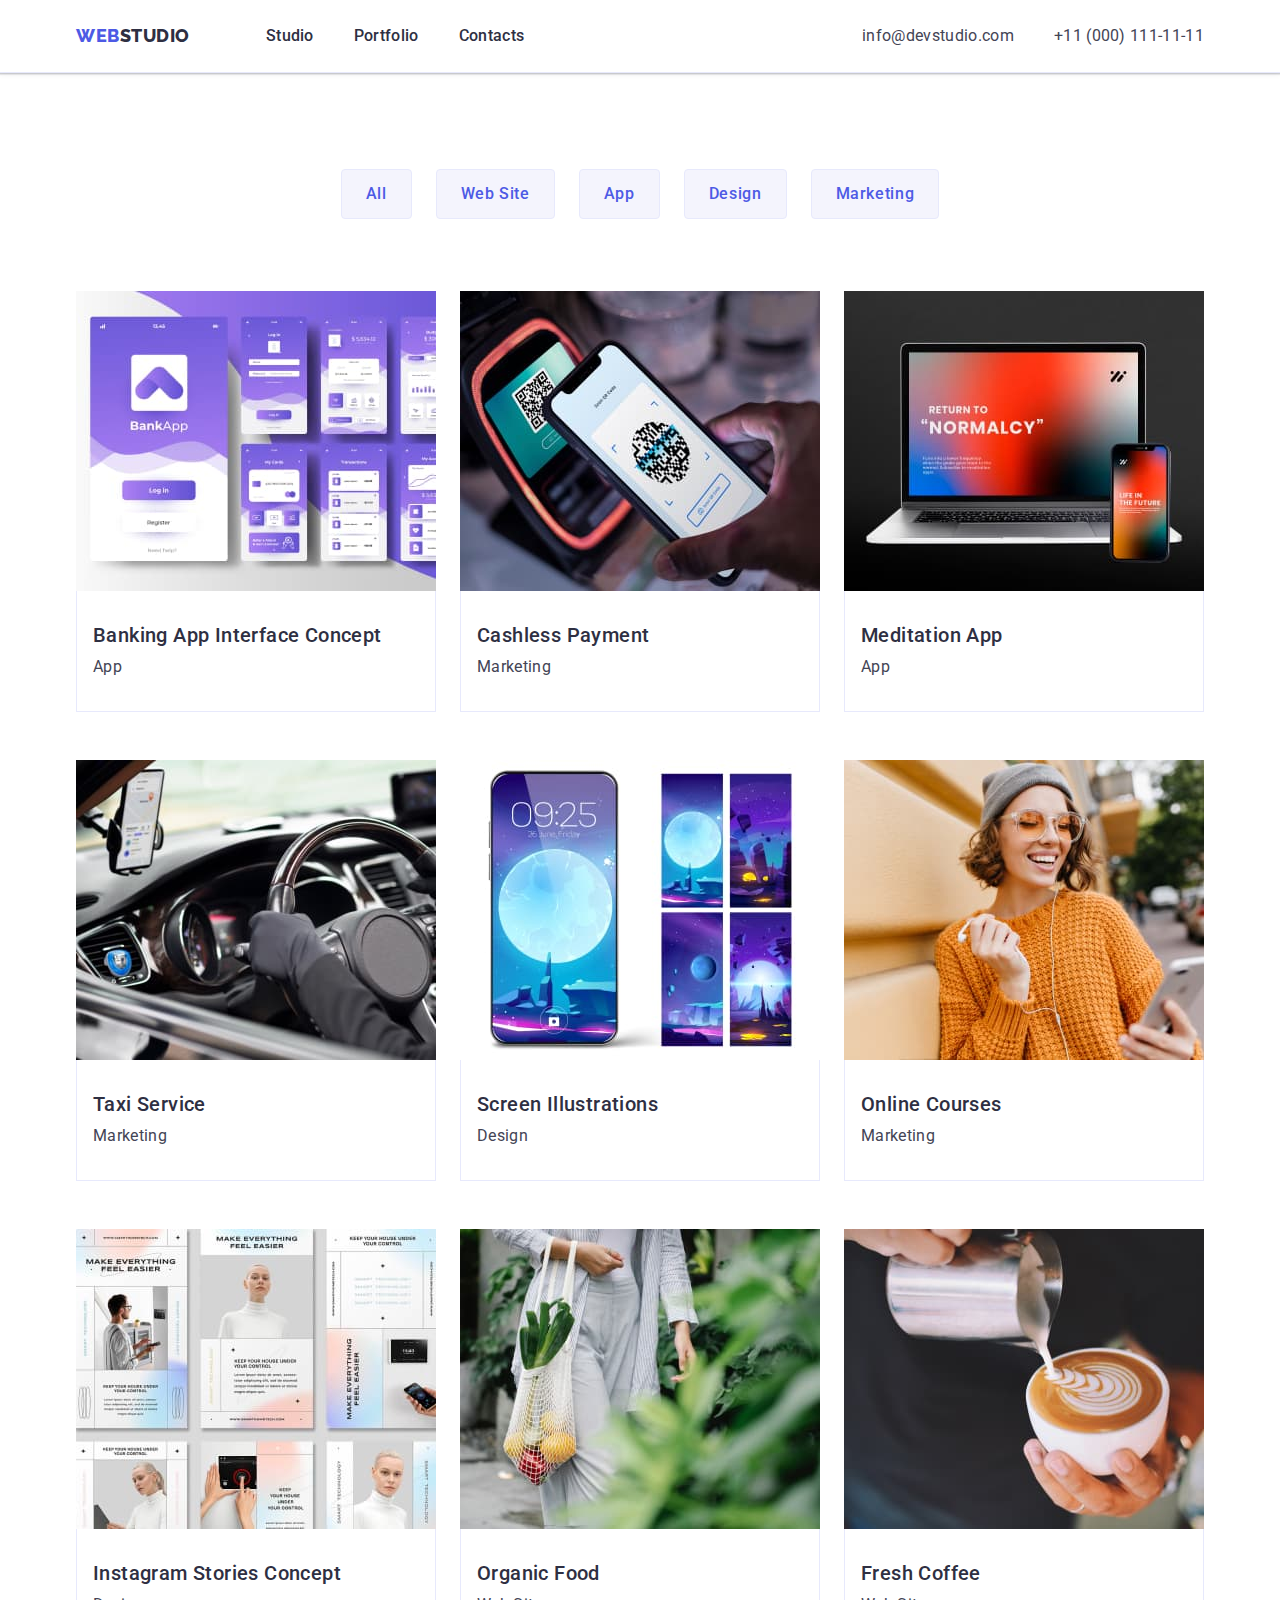
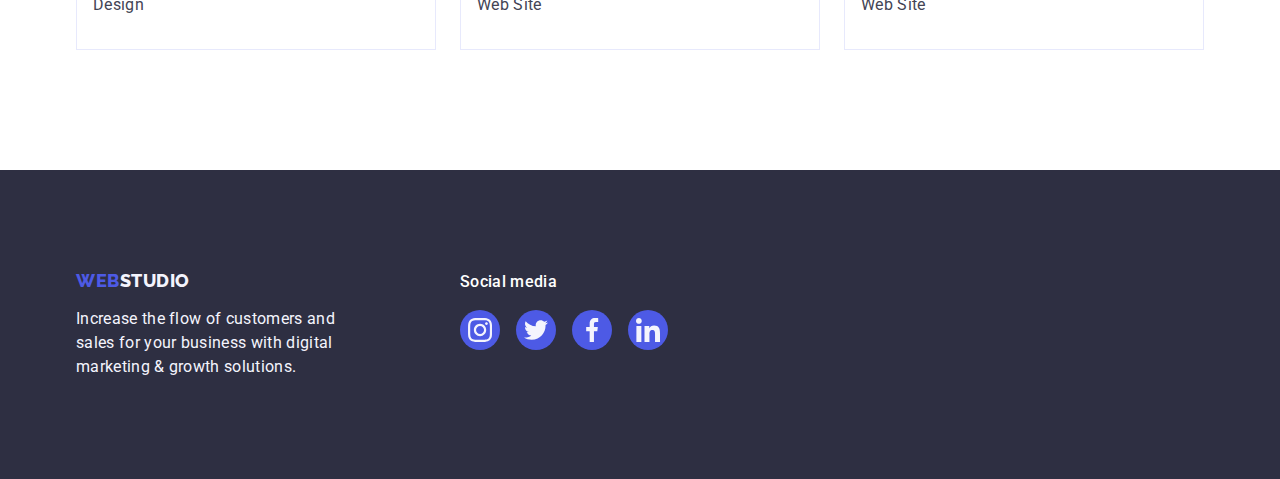
==== portfolio.html @ ff0ec07f "Initial commit" ====
<!DOCTYPE html>
<html lang="en">
  <head>
    <meta charset="UTF-8" />
    <meta http-equiv="X-UA-Compatible" content="IE=edge" />
    <meta name="viewport" content="width=device-width, initial-scale=1.0" />
    <title>Portfolio</title>

    <link rel="preconnect" href="https://fonts.googleapis.com" />
    <link rel="preconnect" href="https://fonts.gstatic.com" crossorigin />
    <link rel="preconnect" href="https://fonts.googleapis.com" />
    <link rel="preconnect" href="https://fonts.gstatic.com" crossorigin />
    <link
      href="https://fonts.googleapis.com/css2?family=Raleway:wght@800&family=Roboto:wght@400;500;700;900&display=swap"
      rel="stylesheet"
    />
    <link
      rel="stylesheet"
      href="https://cdn.jsdelivr.net/npm/modern-normalize@1.1.0/modern-normalize.min.css"
    />
    <link rel="stylesheet" href="./css/styles.css" />
  </head>
  <body>
    <!-- Header -->
    <header class="header">
      <div class="container main-nav">
        <nav class="nav-list">
          <a class="logo link" href="./index.html"
            >Web<span class="logo-studio">Studio</span>
          </a>
          <ul class="navigation list">
            <li class="item"><a class="link" href="./index.html">Studio</a></li>
            <li class="item">
              <a class="link" href="./portfolio.html">Portfolio</a>
            </li>
            <li class="item"><a class="link" href="">Contacts</a></li>
          </ul>
        </nav>
        <address class="address">
          <ul class="list">
            <li>
              <a class="address-item link" href="mailto:info@devstudio.com"
                >info@devstudio.com</a
              >
            </li>

            <li>
              <a class="address-item link" href="tel:+110001111111"
                >+11 (000) 111-11-11</a
              >
            </li>
          </ul>
        </address>
      </div>
    </header>
    <!-- Main content -->
    <main>
      <section class="portfolio">
        <div class="container">
          <h1 class="visually-hidden">Portfolio</h1>
          <ul class="portfolio-filter list">
            <li class="btn-item">
              <button class="filter-btn" type="button">All</button>
            </li>
            <li class="btn-item">
              <button class="filter-btn" type="button">Web Site</button>
            </li>
            <li class="btn-item">
              <button class="filter-btn" type="button">App</button>
            </li>
            <li class="btn-item">
              <button class="filter-btn" type="button">Design</button>
            </li>
            <li class="btn-item">
              <button class="filter-btn" type="button">Marketing</button>
            </li>
          </ul>
          <ul class="portfolio-list list">
            <li class="portfolio-icon">
              <a class="portfolio-link link" href="">
                <img
                  src="./images/portfolio/img-1.jpg"
                  alt="Banking App Interface Concept"
                  width="360"
                  height="300"
                />
                <div class="description">
                  <h2 class="portfolio-title">Banking App Interface Concept</h2>
                  <p class="portfolio-item">App</p>
                </div>
              </a>
            </li>
            <li class="portfolio-icon">
              <a class="portfolio-link link" href="">
                <img
                  src="./images/portfolio/img-2.jpg"
                  alt="Cashless Payment"
                  width="360"
                  height="300"
                />
                <div class="description">
                  <h2 class="portfolio-title">Cashless Payment</h2>
                  <p class="portfolio-item">Marketing</p>
                </div>
              </a>
            </li>
            <li class="portfolio-icon">
              <a class="portfolio-link link" href="">
                <img
                  src="./images/portfolio/img-3.jpg"
                  alt="Meditation App"
                  width="360"
                  height="300"
                />
                <div class="description">
                  <h2 class="portfolio-title">Meditation App</h2>
                  <p class="portfolio-item">App</p>
                </div>
              </a>
            </li>
            <li class="portfolio-icon">
              <a class="portfolio-link link" href="">
                <img
                  src="./images/portfolio/img-4.jpg"
                  alt="Taxi Service"
                  width="360"
                  height="300"
                />
                <div class="description">
                  <h2 class="portfolio-title">Taxi Service</h2>
                  <p class="portfolio-item">Marketing</p>
                </div>
              </a>
            </li>
            <li class="portfolio-icon">
              <a class="portfolio-link link" href="">
                <img
                  src="./images/portfolio/img-5.jpg"
                  alt="Screen Illustrations"
                  width="360"
                  height="300"
                />
                <div class="description">
                  <h2 class="portfolio-title">Screen Illustrations</h2>
                  <p class="portfolio-item">Design</p>
                </div>
              </a>
            </li>
            <li class="portfolio-icon">
              <a class="portfolio-link link" href="">
                <img
                  src="./images/portfolio/img-6.jpg"
                  alt="Online Courses"
                  width="360"
                  height="300"
                />
                <div class="description">
                  <h2 class="portfolio-title">Online Courses</h2>
                  <p class="portfolio-item">Marketing</p>
                </div>
              </a>
            </li>
            <li class="portfolio-icon">
              <a class="portfolio-link link" href="">
                <img
                  src="./images/portfolio/img-7.jpg"
                  alt="Instagram Stories Concept"
                  width="360"
                  height="300"
                />
                <div class="description">
                  <h2 class="portfolio-title">Instagram Stories Concept</h2>
                  <p class="portfolio-item">Design</p>
                </div>
              </a>
            </li>
            <li class="portfolio-icon">
              <a class="portfolio-link link" href="">
                <img
                  src="./images/portfolio/img-8.jpg"
                  alt="Organic Food"
                  width="360"
                  height="300"
                />
                <div class="description">
                  <h2 class="portfolio-title">Organic Food</h2>
                  <p class="portfolio-item">Web Site</p>
                </div>
              </a>
            </li>
            <li class="portfolio-icon">
              <a class="portfolio-link link" href="">
                <img
                  src="./images/portfolio/img-9.jpg"
                  alt="Fresh Coffee"
                  width="360"
                  height="300"
                />
                <div class="description">
                  <h2 class="portfolio-title">Fresh Coffee</h2>
                  <p class="portfolio-item">Web Site</p>
                </div>
              </a>
            </li>
          </ul>
        </div>
      </section>
    </main>
    <!-- Footer -->
    <footer class="footer">
      <div class="footer-container container">
        <div class="second-footer-container">
          <a class="logo link" href="./index.html"
            >Web<span class="footer-logo">Studio</span>
          </a>
          <p class="footer-text">
            Increase the flow of customers and sales for your business with
            digital marketing &#38; growth solutions.
          </p>
        </div>

        <div class="social-media-container">
          <p class="title-social-media">Social media</p>
          <ul class="social-media list">
            <li class="social-list">
              <a
                class="networks-link footer-link"
                href="https://www.instagram.com/"
                target="_blank"
                rel="noopener noreferrer"
              >
                <svg width="24px" height="24px" class="link-icon">
                  <use href="./images/icon.svg#icon-instagram"></use>
                </svg>
              </a>
            </li>
            <li class="social-list">
              <a
                class="networks-link footer-link"
                href="https://twitter.com/"
                target="_blank"
                rel="noopener noreferrer"
              >
                <svg width="24px" height="24px" class="link-icon">
                  <use href="./images/icon.svg#icon-twitter"></use>
                </svg>
              </a>
            </li>
            <li class="social-list">
              <a
                class="networks-link footer-link"
                href="https://www.facebook.com/"
                target="_blank"
                rel="noopener noreferrer"
              >
                <svg width="24px" height="24px" class="link-icon">
                  <use href="./images/icon.svg#icon-facebook"></use>
                </svg>
              </a>
            </li>
            <li class="social-list">
              <a
                class="networks-link footer-link"
                href="https://www.linkedin.com/"
                target="_blank"
                rel="noopener noreferrer"
              >
                <svg width="24px" height="24px" class="link-icon">
                  <use href="./images/icon.svg#icon-linkedin"></use>
                </svg>
              </a>
            </li>
          </ul>
        </div>
      </div>
    </footer>
  </body>
</html>
---- css/styles.css ----
*,
*::before,
*::after {
  box-sizing: border-box;
}
:root {
  --iris: #4d5ae5;
  --ocean: #404bbf;
  --navy-blue: #2e2f42;
  --green: #31d0aa;
  --slate: #434455;
  --light-slate: #8e8f99;
  --cornflower: #e7e9fc;
  --cloud: #f4f4fd;
  --navy-blue-modal: #2e2f42;
  --grey: #2e2f42;
  --white: #ffffff;
  --dairy: #fcfcfc;
  --border: #e7e9fc;
  --icons-customers: #afb1b8;
}
/* General */
body {
  font-family: 'Roboto', sans-serif;
  color: var(--slate);
  letter-spacing: 0.02em;
  background-color: var(--white);
}
.visually-hidden {
  position: absolute;
  width: 1px;
  height: 1px;
  margin: -1px;
  border: 0;
  padding: 0;
  white-space: nowrap;
  clip-path: inset(100%);
  clip: rect(0 0 0 0);
  overflow: hidden;
}
.title-two {
  font-size: 36px;
  line-height: 1.11;
  color: var(--navy-blue);
  text-align: center;
  text-transform: capitalize;
  letter-spacing: 0.02em;
}
.title-three {
  font-weight: 500;
  font-size: 20px;
  line-height: 1.2;
  color: var(--navy-blue);
  letter-spacing: 0.02em;
}
.item {
  font-size: 16px;
  line-height: 1.5;
}
.container {
  margin-left: auto;
  margin-right: auto;
  width: 1158px;
  padding-left: 15px;
  padding-right: 15px;
}

/**
  |============================
  | Reset
  |============================
*/

.list {
  list-style: none;
  display: block;
}
.link {
  text-decoration: none;
  display: block;
}
img {
  display: block;
}
h1,
h2,
h3,
p,
ul {
  margin: 0;
  padding: 0;
}

/* Header */
.header {
  border-bottom: 1px solid var(--border);
  box-shadow: 0px 2px 1px rgba(46, 47, 66, 0.08),
    0px 1px 1px rgba(46, 47, 66, 0.16), 0px 1px 6px rgba(46, 47, 66, 0.08);
}

.logo {
  display: inline-block;
  font-family: 'Raleway', sans-serif;
  font-weight: 800;
  font-size: 18px;
  line-height: 1.17;
  letter-spacing: 0.03em;
  text-transform: uppercase;
  color: var(--iris);
}
.logo-studio {
  color: var(--navy-blue);
}
.nav-list .logo {
  margin-right: 76px;
}
.navigation {
  display: flex;
  gap: 40px;
}

.navigation a {
  padding: 24px 0;
  font-weight: 500;
  font-size: 16px;
  line-height: 1.5;
  color: var(--navy-blue);
}
.address {
  font-style: normal;
}
.address > .list {
  display: flex;
}
.address-item {
  font-size: 16px;
  line-height: 1.5;
  color: var(--slate);
}
.address .list {
  gap: 40px;
}
.main-nav {
  display: flex;
  align-items: center;
}
.nav-list {
  display: flex;
  align-items: center;
  margin-right: auto;
}
/* Main page */

/* Hero */
.hero {
  padding: 188px 0;
  max-width: 1440px;
  margin-left: auto;
  margin-right: auto;
  text-align: center;
  background-color: var(--navy-blue);
  background-image: linear-gradient(
      rgba(46, 47, 66, 0.7),
      rgba(46, 47, 66, 0.7)
    ),
    url(../images/hero/hero-bg.jpg);
  background-repeat: no-repeat;
  background-position: center;
  background-size: cover;
}
.hero-title {
  margin-left: auto;
  margin-right: auto;
  margin-bottom: 48px;
  max-width: 496px;

  color: var(--white);
  font-size: 56px;
  line-height: 1.07;
  font-style: normal;
  text-align: center;
  letter-spacing: 0.02em;
}
.hero-button {
  min-width: 169px;
  height: 56px;
  padding: 16px 32px;
  display: block;
  border: none;
  margin-left: auto;
  margin-right: auto;

  font-family: 'Roboto', sans-serif;
  background: var(--iris);
  font-weight: 500;
  color: var(--white);
  font-size: 16px;
  line-height: 1.5;
  cursor: pointer;
  letter-spacing: 0.04em;

  box-shadow: 0px 4px 4px rgba(0, 0, 0, 0.15);
  border-radius: 4px;
}
/* Active */
.hero button:hover,
.hero button:focus {
  background-color: var(--ocean);
}
.navigation a:hover,
.navigation a:focus,
.address a:hover,
.address a:focus {
  color: var(--ocean);
}
/* Section 1 */
.advantages {
  padding: 120px 0;
}
.advantages .title-three {
  padding-left: 0;
  margin-bottom: 8px;
}
.advantages ul {
  display: flex;
  flex-wrap: wrap;
  gap: 24px;
}
.advantages-wrapper {
  display: flex;
  margin-bottom: 8px;
  align-items: center;
  justify-content: center;
  height: 112px;

  background-color: var(--cloud);
  border-radius: 4px;
}
.advantages-item {
  width: calc((100% - 3 * 24px) / 4);
}

/* Section 2 */
.our-works {
  padding-bottom: 120px;
}
.our-works .title-two {
  margin-bottom: 72px;
}
.our-works ul {
  display: flex;
  flex-wrap: wrap;
  gap: 24px;
}
.works-icon {
  width: calc((100% - 2 * 24px) / 3);
}

/* Section 3 */
.team {
  background-color: var(--cloud);
  padding: 120px 0;
}
.team .title-two {
  margin-bottom: 72px;
}
.team ul {
  display: flex;
  flex-wrap: wrap;
  gap: 24px;
}

.team-icon {
  width: calc((100% - 3 * 24px) / 4);
  background-color: var(--white);
  box-shadow: 0px 1px 6px rgba(46, 47, 66, 0.08),
    0px 1px 1px rgba(46, 47, 66, 0.16), 0px 2px 1px rgba(46, 47, 66, 0.08);
  border-radius: 0px 0px 4px 4px;
}

.team-icon .title-three {
  text-align: center;
  margin-bottom: 8px;
}
.team-icon .item {
  text-align: center;
}
.container-team {
  padding: 32px 0;
}
/**
  |============================
  | Social networks
  |============================
*/
.social-media {
  margin-top: 8px;
  justify-content: center;
}
.social-list {
  width: 40px;
  height: 40px;
}
.networks-link {
  width: 100%;
  height: 100%;
  display: flex;
  justify-content: center;
  align-items: center;
  background-color: var(--iris);
  border-radius: 50%;
}
.networks-link:hover,
.networks-link:focus {
  background-color: var(--ocean);
}
.link-icon {
  fill: var(--cloud);
}
/* Section 4 */
.customers {
  padding: 120px 0;
}
.customers .title-two {
  margin-bottom: 72px;
  line-height: 1.1;
}
.list-customers {
  display: flex;
  gap: 24px;
  align-items: center;
}
.customers-item {
  width: calc((100% - 120px) / 6);
  height: 88px;
}
.customers-link {
  padding: 16px 32px;
  display: flex;
  height: 100%;
  width: 100%;
  justify-content: center;
  align-items: center;
  color: var(--icons-customers);
  border: 1px solid var(--light-slate);
  border-radius: 4px;
}
.customers-icon {
  fill: currentColor;
}
.customers-link:hover,
.customers-link:focus {
  border: 1px solid var(--ocean);
  color: var(--ocean);
}

.customers-icon:hover,
.customers-icon:focus {
  fill: currentColor;
}

/* Footer */
.footer {
  background-color: var(--navy-blue);
  padding: 100px 0;
}
.footer .logo {
  display: inline-block;
  margin-bottom: 16px;
}
.footer .footer-logo,
.footer-text {
  color: var(--cloud);
}

.footer-text {
  width: 264px;
  font-size: 16px;
  line-height: 1.5;
}
.title-social-media {
  margin-bottom: 16px;
  font-weight: 500;
  font-size: 16px;
  line-height: 1.5;
  color: var(--white);
  letter-spacing: 0.02em;
}
.footer .social-media {
  display: flex;
  gap: 16px;
}
.footer .footer-container {
  display: flex;
  gap: 120px;
  align-items: baseline;
}

.footer-link:hover,
.footer-link:focus {
  background-color: var(--green);
}

/**
  |============================
  | Portfolio
  |============================
*/

.portfolio {
  padding: 96px 0 120px 0;
}
/* Filter */
.filter-btn {
  padding: 12px 24px;
  min-width: 69px;

  font-family: 'Roboto', sans-serif;
  background-color: var(--cloud);
  font-weight: 500;
  color: var(--iris);
  font-size: 16px;
  line-height: 1.5;
  cursor: pointer;
  letter-spacing: 0.04em;

  border: 1px solid var(--border);
  border-radius: 4px;
}
.filter-btn:hover,
.filter-btn:focus {
  background-color: var(--ocean);
  color: var(--white);
  border: 1px solid transparent;
  box-shadow: 0px 3px 1px rgba(0, 0, 0, 0.1), 0px 2px 1px rgba(0, 0, 0, 0.08),
    0px 2px 2px rgba(0, 0, 0, 0.12);
}

.portfolio-filter {
  display: flex;
  justify-content: center;
  gap: 24px;
  margin-bottom: 72px;
}
/* Portfolio list */
.portfolio-list {
  display: flex;
  flex-wrap: wrap;

  column-gap: 24px;
  row-gap: 48px;
}
.portfolio-icon {
  width: calc((100% - 48px) / 3);
}
.portfolio-title {
  margin-bottom: 8px;

  font-weight: 500;
  font-size: 20px;
  line-height: 1.2;
  color: var(--navy-blue);
  letter-spacing: 0.02em;
}
.portfolio-item {
  font-size: 16px;
  line-height: 1.5;
  letter-spacing: 0.02em;
  color: var(--slate);
}
.description {
  padding: 32px 16px;
  border-left: 1px solid var(--border);
  border-bottom: 1px solid var(--border);
  border-right: 1px solid var(--border);
}
.portfolio-link:hover,
.portfolio-link:focus {
  box-shadow: 0px 1px 6px rgba(46, 47, 66, 0.08),
    0px 1px 1px rgba(46, 47, 66, 0.16), 0px 2px 1px rgba(46, 47, 66, 0.08);
}
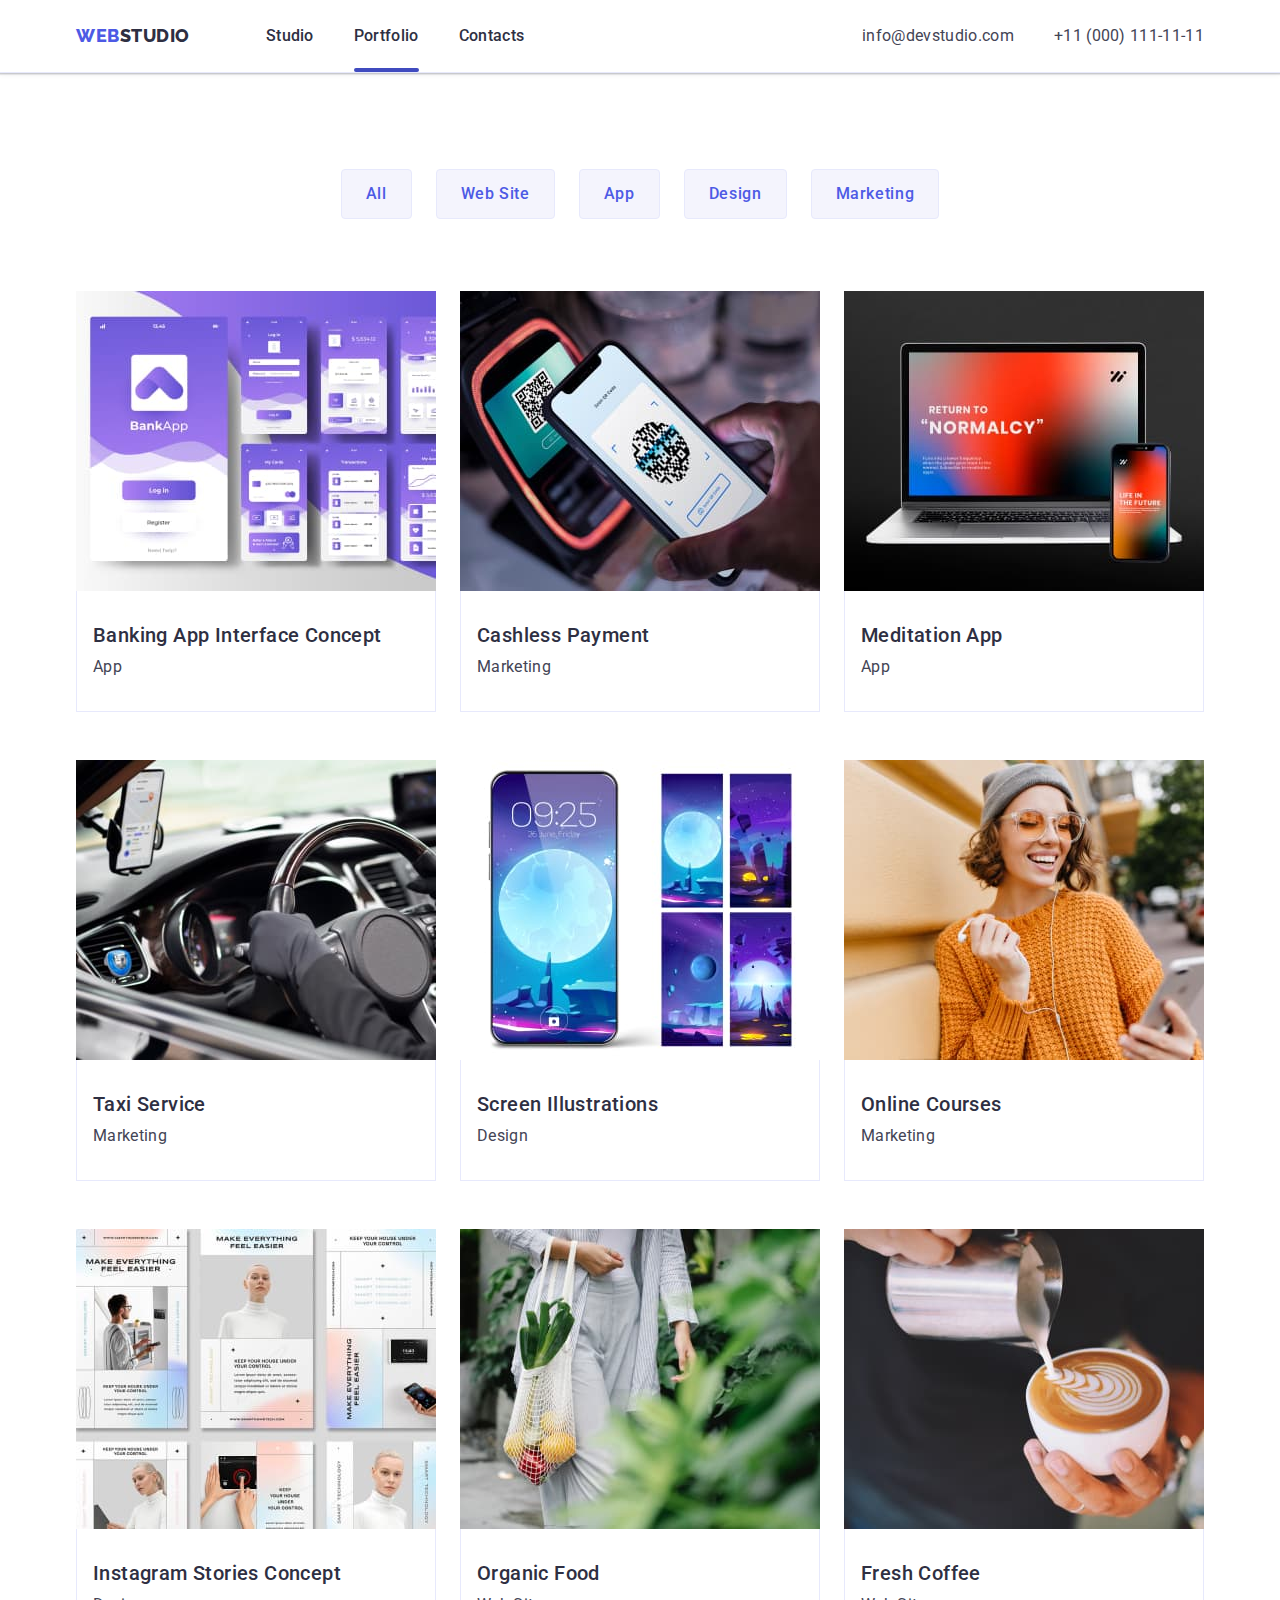
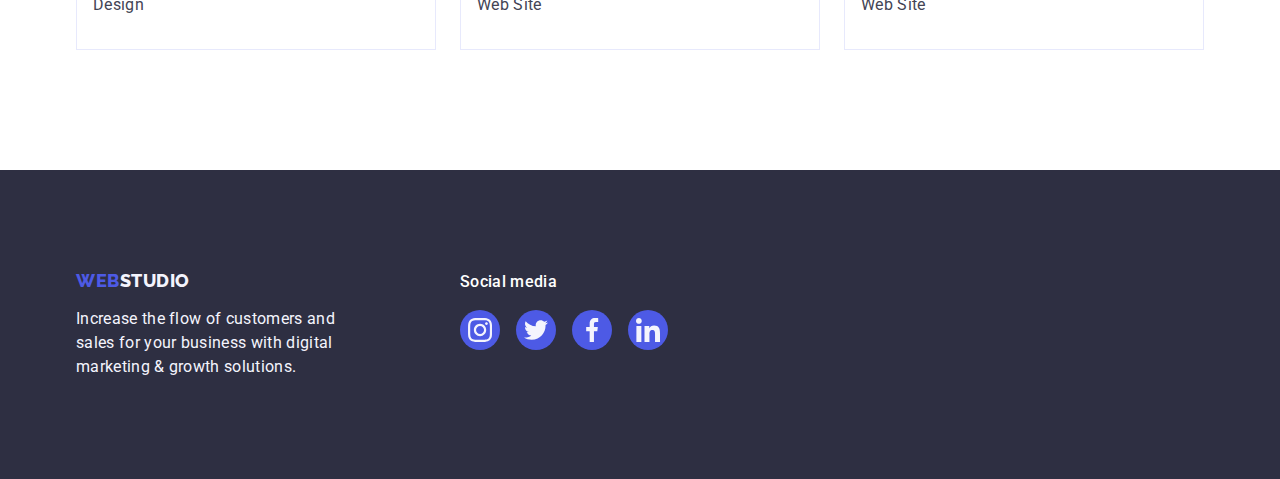
==== commit 5b26e3ed: "Add overlay and animation" ====
--- a/portfolio.html
+++ b/portfolio.html
@@ -31,7 +31,7 @@
           <ul class="navigation list">
             <li class="item"><a class="link" href="./index.html">Studio</a></li>
             <li class="item">
-              <a class="link" href="./portfolio.html">Portfolio</a>
+              <a class="link current" href="./portfolio.html">Portfolio</a>
             </li>
             <li class="item"><a class="link" href="">Contacts</a></li>
           </ul>
@@ -78,13 +78,22 @@
           <ul class="portfolio-list list">
             <li class="portfolio-icon">
               <a class="portfolio-link link" href="">
-                <img
-                  src="./images/portfolio/img-1.jpg"
-                  alt="Banking App Interface Concept"
-                  width="360"
-                  height="300"
-                />
-                <div class="description">
+                <div class="portfolio-box">
+                  <img
+                    src="./images/portfolio/img-1.jpg"
+                    alt="Banking App Interface Concept"
+                    width="360"
+                    height="300"
+                  />
+                  <div class="overlay">
+                    <p class="overlay-descr">
+                      14 Stylish and User-Friendly App Design Concepts · Task
+                      Manager App · Calorie Tracker App · Exotic Fruit Ecommerce
+                      App · Cloud Storage App
+                    </p>
+                  </div>
+                </div>
+                <div class="portfolio-wrapper">
                   <h2 class="portfolio-title">Banking App Interface Concept</h2>
                   <p class="portfolio-item">App</p>
                 </div>
@@ -92,13 +101,22 @@
             </li>
             <li class="portfolio-icon">
               <a class="portfolio-link link" href="">
-                <img
-                  src="./images/portfolio/img-2.jpg"
-                  alt="Cashless Payment"
-                  width="360"
-                  height="300"
-                />
-                <div class="description">
+                <div class="portfolio-box">
+                  <img
+                    src="./images/portfolio/img-2.jpg"
+                    alt="Cashless Payment"
+                    width="360"
+                    height="300"
+                  />
+                  <div class="overlay">
+                    <p class="overlay-descr">
+                      14 Stylish and User-Friendly App Design Concepts · Task
+                      Manager App · Calorie Tracker App · Exotic Fruit Ecommerce
+                      App · Cloud Storage App
+                    </p>
+                  </div>
+                </div>
+                <div class="portfolio-wrapper">
                   <h2 class="portfolio-title">Cashless Payment</h2>
                   <p class="portfolio-item">Marketing</p>
                 </div>
@@ -106,13 +124,22 @@
             </li>
             <li class="portfolio-icon">
               <a class="portfolio-link link" href="">
-                <img
-                  src="./images/portfolio/img-3.jpg"
-                  alt="Meditation App"
-                  width="360"
-                  height="300"
-                />
-                <div class="description">
+                <div class="portfolio-box">
+                  <img
+                    src="./images/portfolio/img-3.jpg"
+                    alt="Meditation App"
+                    width="360"
+                    height="300"
+                  />
+                  <div class="overlay">
+                    <p class="overlay-descr">
+                      14 Stylish and User-Friendly App Design Concepts · Task
+                      Manager App · Calorie Tracker App · Exotic Fruit Ecommerce
+                      App · Cloud Storage App
+                    </p>
+                  </div>
+                </div>
+                <div class="portfolio-wrapper">
                   <h2 class="portfolio-title">Meditation App</h2>
                   <p class="portfolio-item">App</p>
                 </div>
@@ -120,13 +147,22 @@
             </li>
             <li class="portfolio-icon">
               <a class="portfolio-link link" href="">
-                <img
-                  src="./images/portfolio/img-4.jpg"
-                  alt="Taxi Service"
-                  width="360"
-                  height="300"
-                />
-                <div class="description">
+                <div class="portfolio-box">
+                  <img
+                    src="./images/portfolio/img-4.jpg"
+                    alt="Taxi Service"
+                    width="360"
+                    height="300"
+                  />
+                  <div class="overlay">
+                    <p class="overlay-descr">
+                      14 Stylish and User-Friendly App Design Concepts · Task
+                      Manager App · Calorie Tracker App · Exotic Fruit Ecommerce
+                      App · Cloud Storage App
+                    </p>
+                  </div>
+                </div>
+                <div class="portfolio-wrapper">
                   <h2 class="portfolio-title">Taxi Service</h2>
                   <p class="portfolio-item">Marketing</p>
                 </div>
@@ -134,13 +170,22 @@
             </li>
             <li class="portfolio-icon">
               <a class="portfolio-link link" href="">
-                <img
-                  src="./images/portfolio/img-5.jpg"
-                  alt="Screen Illustrations"
-                  width="360"
-                  height="300"
-                />
-                <div class="description">
+                <div class="portfolio-box">
+                  <img
+                    src="./images/portfolio/img-5.jpg"
+                    alt="Screen Illustrations"
+                    width="360"
+                    height="300"
+                  />
+                  <div class="overlay">
+                    <p class="overlay-descr">
+                      14 Stylish and User-Friendly App Design Concepts · Task
+                      Manager App · Calorie Tracker App · Exotic Fruit Ecommerce
+                      App · Cloud Storage App
+                    </p>
+                  </div>
+                </div>
+                <div class="portfolio-wrapper">
                   <h2 class="portfolio-title">Screen Illustrations</h2>
                   <p class="portfolio-item">Design</p>
                 </div>
@@ -148,13 +193,22 @@
             </li>
             <li class="portfolio-icon">
               <a class="portfolio-link link" href="">
-                <img
-                  src="./images/portfolio/img-6.jpg"
-                  alt="Online Courses"
-                  width="360"
-                  height="300"
-                />
-                <div class="description">
+                <div class="portfolio-box">
+                  <img
+                    src="./images/portfolio/img-6.jpg"
+                    alt="Online Courses"
+                    width="360"
+                    height="300"
+                  />
+                  <div class="overlay">
+                    <p class="overlay-descr">
+                      14 Stylish and User-Friendly App Design Concepts · Task
+                      Manager App · Calorie Tracker App · Exotic Fruit Ecommerce
+                      App · Cloud Storage App
+                    </p>
+                  </div>
+                </div>
+                <div class="portfolio-wrapper">
                   <h2 class="portfolio-title">Online Courses</h2>
                   <p class="portfolio-item">Marketing</p>
                 </div>
@@ -162,13 +216,22 @@
             </li>
             <li class="portfolio-icon">
               <a class="portfolio-link link" href="">
-                <img
-                  src="./images/portfolio/img-7.jpg"
-                  alt="Instagram Stories Concept"
-                  width="360"
-                  height="300"
-                />
-                <div class="description">
+                <div class="portfolio-box">
+                  <img
+                    src="./images/portfolio/img-7.jpg"
+                    alt="Instagram Stories Concept"
+                    width="360"
+                    height="300"
+                  />
+                  <div class="overlay">
+                    <p class="overlay-descr">
+                      14 Stylish and User-Friendly App Design Concepts · Task
+                      Manager App · Calorie Tracker App · Exotic Fruit Ecommerce
+                      App · Cloud Storage App
+                    </p>
+                  </div>
+                </div>
+                <div class="portfolio-wrapper">
                   <h2 class="portfolio-title">Instagram Stories Concept</h2>
                   <p class="portfolio-item">Design</p>
                 </div>
@@ -176,13 +239,22 @@
             </li>
             <li class="portfolio-icon">
               <a class="portfolio-link link" href="">
-                <img
-                  src="./images/portfolio/img-8.jpg"
-                  alt="Organic Food"
-                  width="360"
-                  height="300"
-                />
-                <div class="description">
+                <div class="portfolio-box">
+                  <img
+                    src="./images/portfolio/img-8.jpg"
+                    alt="Organic Food"
+                    width="360"
+                    height="300"
+                  />
+                  <div class="overlay">
+                    <p class="overlay-descr">
+                      14 Stylish and User-Friendly App Design Concepts · Task
+                      Manager App · Calorie Tracker App · Exotic Fruit Ecommerce
+                      App · Cloud Storage App
+                    </p>
+                  </div>
+                </div>
+                <div class="portfolio-wrapper">
                   <h2 class="portfolio-title">Organic Food</h2>
                   <p class="portfolio-item">Web Site</p>
                 </div>
@@ -190,13 +262,22 @@
             </li>
             <li class="portfolio-icon">
               <a class="portfolio-link link" href="">
-                <img
-                  src="./images/portfolio/img-9.jpg"
-                  alt="Fresh Coffee"
-                  width="360"
-                  height="300"
-                />
-                <div class="description">
+                <div class="portfolio-box">
+                  <img
+                    src="./images/portfolio/img-9.jpg"
+                    alt="Fresh Coffee"
+                    width="360"
+                    height="300"
+                  />
+                  <div class="overlay">
+                    <p class="overlay-descr">
+                      14 Stylish and User-Friendly App Design Concepts · Task
+                      Manager App · Calorie Tracker App · Exotic Fruit Ecommerce
+                      App · Cloud Storage App
+                    </p>
+                  </div>
+                </div>
+                <div class="portfolio-wrapper">
                   <h2 class="portfolio-title">Fresh Coffee</h2>
                   <p class="portfolio-item">Web Site</p>
                 </div>
--- a/css/styles.css
+++ b/css/styles.css
@@ -18,6 +18,8 @@
   --dairy: #fcfcfc;
   --border: #e7e9fc;
   --icons-customers: #afb1b8;
+  --bg-backdrop: rgba(46, 47, 66, 0.4);
+  --animation: 250ms cubic-bezier(0.4, 0, 0.2, 1);
 }
 /* General */
 body {
@@ -119,13 +121,27 @@
   gap: 40px;
 }
 
-.navigation a {
+.navigation .link {
+  position: relative;
   padding: 24px 0;
   font-weight: 500;
   font-size: 16px;
   line-height: 1.5;
   color: var(--navy-blue);
-}
+
+  transition: color var(--animation);
+}
+
+.navigation .link.current::after {
+  content: '';
+  position: absolute;
+  bottom: 0;
+  display: flex;
+  width: 100%;
+  border: 2px solid var(--ocean);
+  border-radius: 2px;
+}
+
 .address {
   font-style: normal;
 }
@@ -136,6 +152,8 @@
   font-size: 16px;
   line-height: 1.5;
   color: var(--slate);
+
+  transition: color var(--animation);
 }
 .address .list {
   gap: 40px;
@@ -201,6 +219,8 @@
 
   box-shadow: 0px 4px 4px rgba(0, 0, 0, 0.15);
   border-radius: 4px;
+
+  transition: background-color var(--animation);
 }
 /* Active */
 .hero button:hover,
@@ -309,6 +329,8 @@
   align-items: center;
   background-color: var(--iris);
   border-radius: 50%;
+
+  transition: background-color var(--animation);
 }
 .networks-link:hover,
 .networks-link:focus {
@@ -344,9 +366,12 @@
   color: var(--icons-customers);
   border: 1px solid var(--light-slate);
   border-radius: 4px;
+
+  transition: color var(--animation), border var(--animation);
 }
 .customers-icon {
   fill: currentColor;
+  transition: fill var(--animation);
 }
 .customers-link:hover,
 .customers-link:focus {
@@ -426,6 +451,9 @@
 
   border: 1px solid var(--border);
   border-radius: 4px;
+
+  transition: background-color var(--animation), color var(--animation),
+    border var(--animation), box-shadow var(--animation);
 }
 .filter-btn:hover,
 .filter-btn:focus {
@@ -468,14 +496,115 @@
   letter-spacing: 0.02em;
   color: var(--slate);
 }
-.description {
+.portfolio-wrapper {
   padding: 32px 16px;
   border-left: 1px solid var(--border);
   border-bottom: 1px solid var(--border);
   border-right: 1px solid var(--border);
 }
+.portfolio-box {
+  position: relative;
+  overflow: hidden;
+}
+.overlay {
+  position: absolute;
+  top: 0;
+  left: 0;
+
+  transform: translateY(100%);
+
+  width: 100%;
+  height: 100%;
+
+  padding-top: 40px;
+  padding-right: 32px;
+  padding-left: 32px;
+
+  background-color: var(--iris);
+
+  transition: transform var(--animation);
+}
+.portfolio-icon:hover .overlay,
+.portfolio-icon:focus .overlay {
+  transform: translateY(0);
+}
+.overlay-descr {
+  color: var(--cloud);
+}
+.portfolio-link {
+  transition: box-shadow var(--animation);
+}
 .portfolio-link:hover,
 .portfolio-link:focus {
   box-shadow: 0px 1px 6px rgba(46, 47, 66, 0.08),
     0px 1px 1px rgba(46, 47, 66, 0.16), 0px 2px 1px rgba(46, 47, 66, 0.08);
 }
+/**
+  |============================
+  | Modal
+  |============================
+*/
+.backdrop {
+  position: fixed;
+  top: 0;
+  left: 0;
+  width: 100%;
+  height: 100%;
+
+  opacity: 1;
+  visibility: visible;
+  pointer-events: initial;
+
+  background-color: var(--bg-backdrop);
+
+  transition: opacity var(--animation), visibility var(--animation),
+    pointer-events var(--animation);
+}
+.backdrop.is-hidden {
+  opacity: 0;
+  visibility: hidden;
+  pointer-events: none;
+}
+
+.modal {
+  display: flex;
+  justify-content: end;
+  position: absolute;
+  top: 50%;
+  left: 50%;
+  min-width: 408px;
+  min-height: 576px;
+  padding: 24px;
+
+  background-color: var(--dairy);
+  box-shadow: 0px 1px 1px rgba(0, 0, 0, 0.14), 0px 1px 3px rgba(0, 0, 0, 0.12),
+    0px 2px 1px rgba(0, 0, 0, 0.2);
+  border-radius: 4px;
+
+  transform: scale(1) translate(-50%, -50%);
+  transition: transform var(--animation);
+}
+.modal-btn {
+  width: 24px;
+  height: 24px;
+  padding: 8px;
+  color: var(--grey);
+  border-radius: 50%;
+  border: none;
+  cursor: pointer;
+}
+.modal-btn:hover {
+  background-color: var(--ocean);
+  color: var(--white);
+}
+.modal-btn svg {
+  display: flex;
+  justify-content: center;
+  fill: currentColor;
+}
+.modal-btn svg:hover {
+  fill: currentColor;
+}
+.backdrop.is-hidden .modal {
+  transform: translate(-50%, -50%) scale(0.9);
+}
